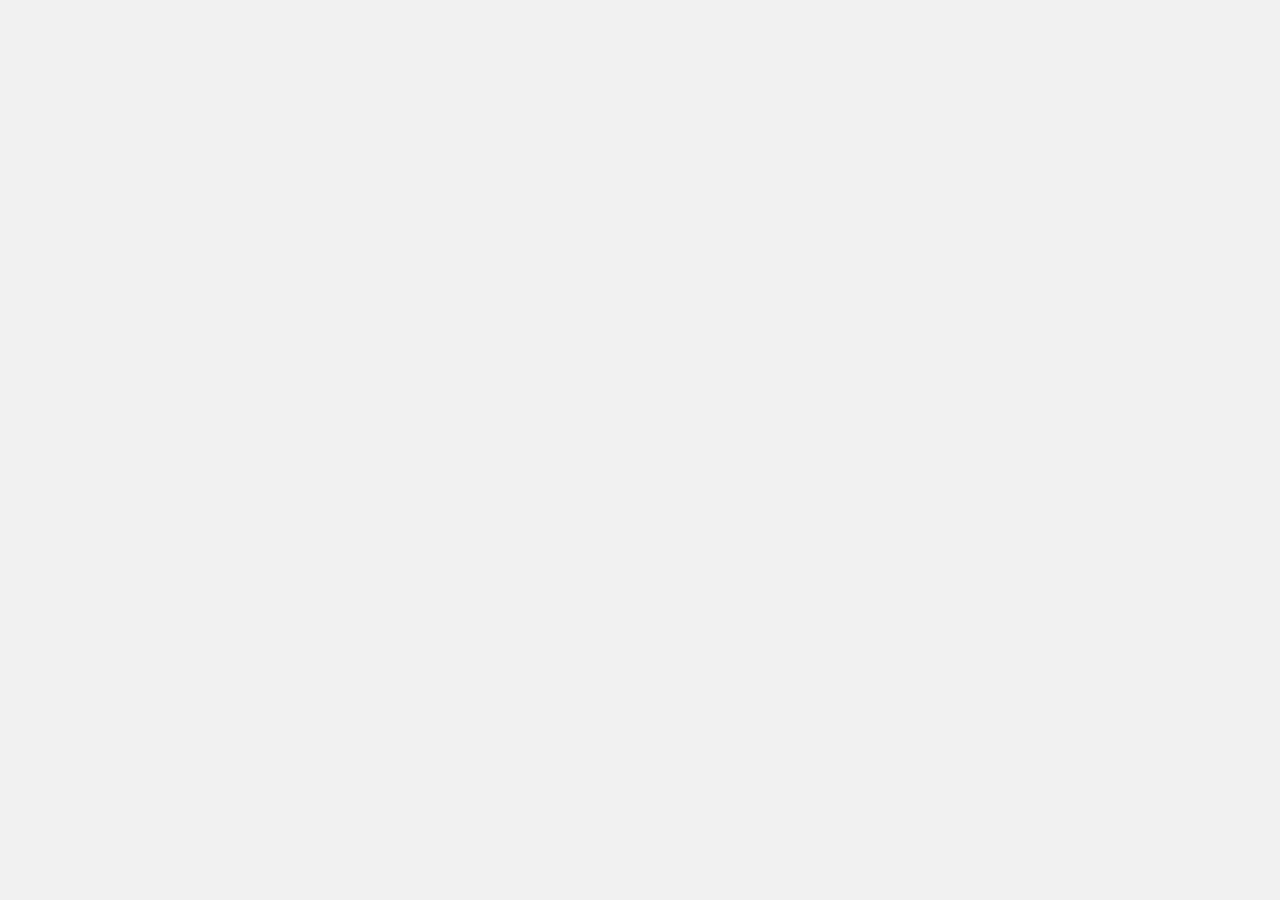
==== alura-store/index.html @ 4a4b9dc8 "Arquivos iniciais do projeto alura Store" ====
<!DOCTYPE html>
<html lang="en">
<head>
    <meta charset="UTF-8">
    <meta name="viewport" content="width=device-width, initial-scale=1.0">
    <meta http-equiv="X-UA-Compatible" content="ie=edge">
    <title>Alura Store | Baixe nossos aplicativos e jogos</title>
    <link href="./assets/css/normalize.css" rel="stylesheet">
    <link href="./assets/css/reset.css" rel="stylesheet">
    <link href="./assets/css/style.css" rel="stylesheet">
</head>
<body class="app">
    <header class="cabecalho"></header>
    <main class="conteudo"></main>
    <footer class="rodape"></footer>
    <script src="./assets/js/fontawesome.all.min.js"></script>
</body>
</html>
---- alura-store/assets/css/style.css ----
.app {
    background: #f1f1f1;
    display: grid;  
    font-family: Arial, Helvetica, sans-serif;
}

.cabecalho {
}
 
.conteudo {
}

.rodape {
}
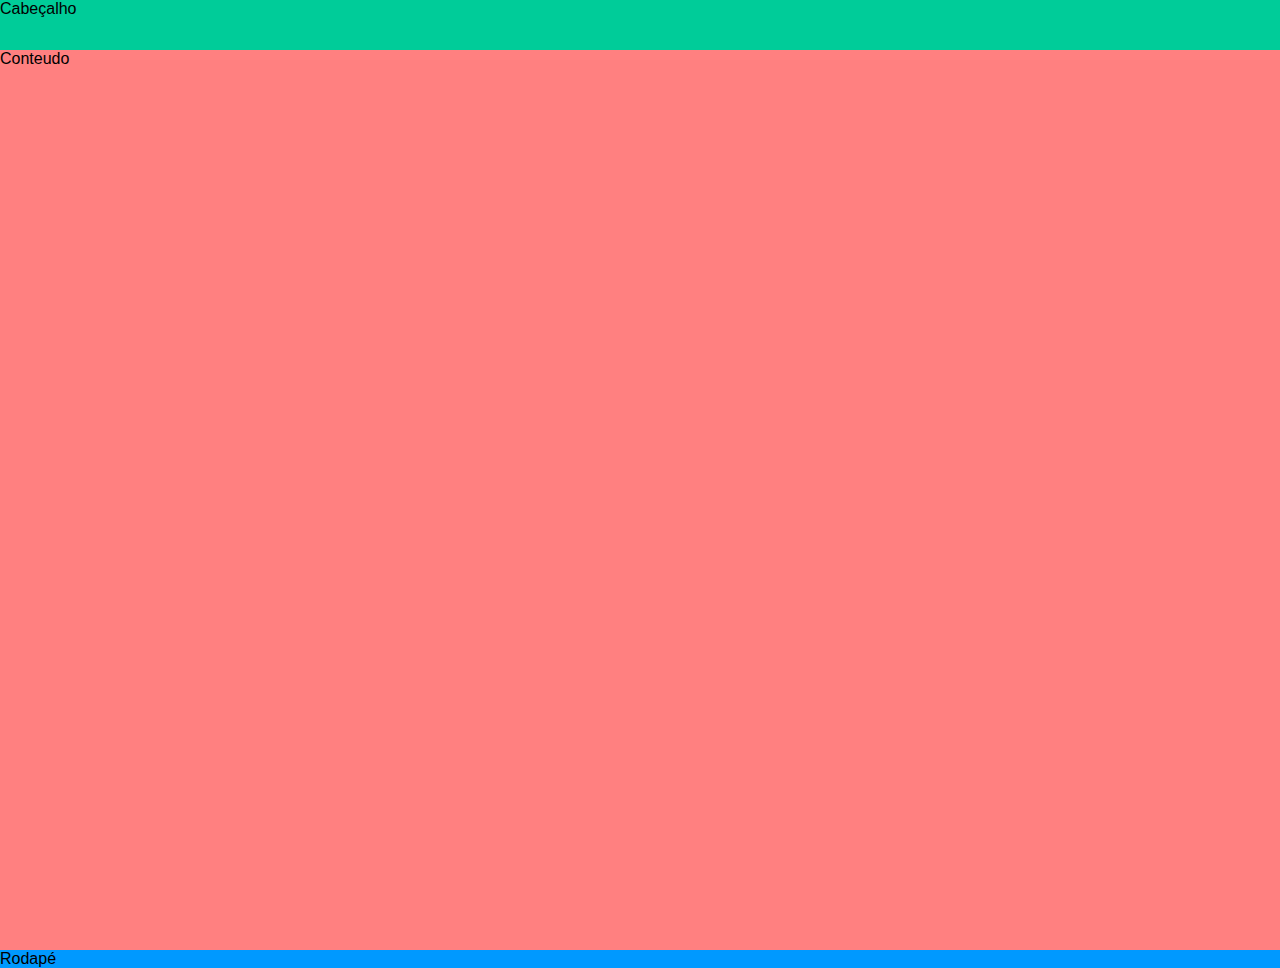
==== commit 67ef6959: "Definindo grid area" ====
--- a/alura-store/index.html
+++ b/alura-store/index.html
@@ -1,18 +1,21 @@
 <!DOCTYPE html>
 <html lang="en">
+
 <head>
-    <meta charset="UTF-8">
-    <meta name="viewport" content="width=device-width, initial-scale=1.0">
-    <meta http-equiv="X-UA-Compatible" content="ie=edge">
-    <title>Alura Store | Baixe nossos aplicativos e jogos</title>
-    <link href="./assets/css/normalize.css" rel="stylesheet">
-    <link href="./assets/css/reset.css" rel="stylesheet">
-    <link href="./assets/css/style.css" rel="stylesheet">
+  <meta charset="UTF-8">
+  <meta name="viewport" content="width=device-width, initial-scale=1.0">
+  <meta http-equiv="X-UA-Compatible" content="ie=edge">
+  <title>Alura Store | Baixe nossos aplicativos e jogos</title>
+  <link href="./assets/css/normalize.css" rel="stylesheet">
+  <link href="./assets/css/reset.css" rel="stylesheet">
+  <link href="./assets/css/style.css" rel="stylesheet">
 </head>
+
 <body class="app">
-    <header class="cabecalho"></header>
-    <main class="conteudo"></main>
-    <footer class="rodape"></footer>
-    <script src="./assets/js/fontawesome.all.min.js"></script>
+  <header class="cabecalho">Cabeçalho</header>
+  <main class="conteudo">Conteudo</main>
+  <footer class="rodape">Rodapé</footer>
+  <script src="./assets/js/fontawesome.all.min.js"></script>
 </body>
+
 </html>--- a/alura-store/assets/css/style.css
+++ b/alura-store/assets/css/style.css
@@ -2,13 +2,27 @@
     background: #f1f1f1;
     display: grid;  
     font-family: Arial, Helvetica, sans-serif;
+
+    grid-template-areas:
+        "cabecalho"
+        "conteudo"
+        "rodape";
+
+    grid-template-columns: auto;
+    grid-template-rows: 50px 100vh auto;
 }
 
 .cabecalho {
+    background: #00cc99;
+    grid-area: cabecalho;
 }
  
 .conteudo {
+    background: #ff8080;
+    grid-area: conteudo;
 }
 
 .rodape {
+    background: #0099ff;
+    grid-area: rodape;
 }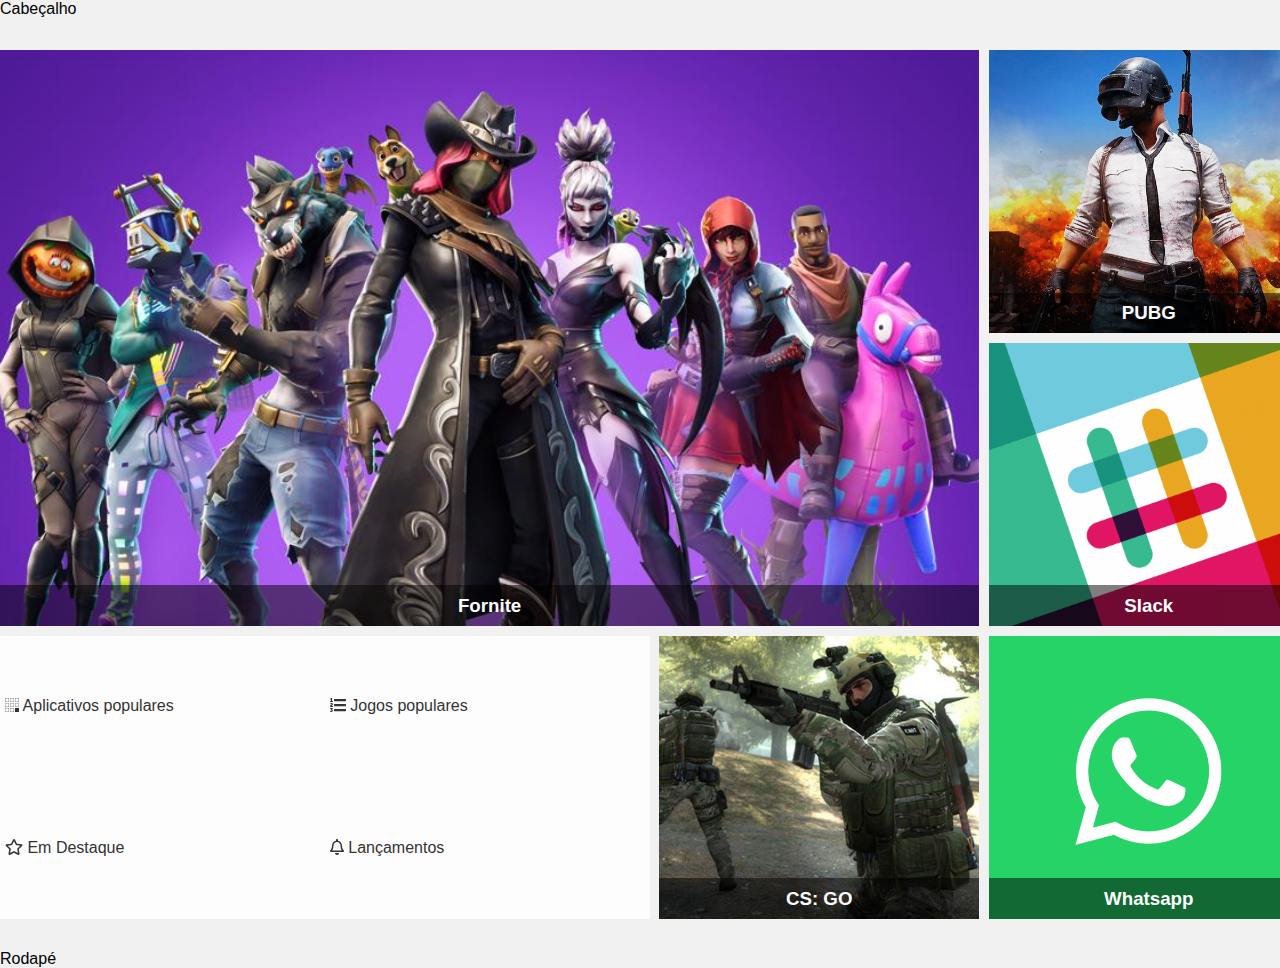
==== commit 86756896: "Ordenando Grids Column e Rows" ====
--- a/alura-store/index.html
+++ b/alura-store/index.html
@@ -9,13 +9,61 @@
   <link href="./assets/css/normalize.css" rel="stylesheet">
   <link href="./assets/css/reset.css" rel="stylesheet">
   <link href="./assets/css/style.css" rel="stylesheet">
+  <link href="./assets/css/destaques.css" rel="stylesheet">
 </head>
 
 <body class="app">
   <header class="cabecalho">Cabeçalho</header>
-  <main class="conteudo">Conteudo</main>
+  <main class="conteudo">
+    <section class="destaques">
+      <div class="destaques__principal caixa">
+          <h3 class="destaques__titulo">Fornite</h3>
+      </div>
+      <div class="destaques__secundario caixa">
+          <h3 class="destaques__titulo">PUBG</h3>
+      </div>
+      <div class="destaques__secundario caixa">
+          <h3 class="destaques__titulo">Slack</h3>
+      </div>
+      <div class="destaques__secundario caixa">
+          <h3 class="destaques__titulo">Whatsapp</h3>
+      </div>
+      <div class="destaques__secundario caixa">
+          <h3 class="destaques__titulo">CS: GO</h3>
+      </div>
+      <div class="destaques__categorias">
+          <ul class="destaques__categorias___lista">
+              <li class="destaques__categorias___item">
+                  <a class="destaques__categorias___link" href="#">
+                      <i class="destaques__categorias___icone fab fa-buromobelexperte"></i>
+                      Aplicativos populares
+                  </a>
+              </li>
+              <li class="destaques__categorias___item">
+                  <a class="destaques__categorias___link" href="#">
+                      <i class="fas fa-list-ol"></i>
+                      Jogos populares
+                  </a>
+              </li>
+              <li class="destaques__categorias___item">
+                  <a class="destaques__categorias___link" href="#">
+                      <i class="far fa-star"></i>
+                      Em Destaque
+                  </a>
+              </li>
+              <li class="destaques__categorias___item">
+                  <a class="destaques__categorias___link" href="#">
+                      <i class="far fa-bell"></i>
+                      Lançamentos
+                  </a>
+              </li>
+          </ul>
+      </div>
+  </section>
+  </main>
   <footer class="rodape">Rodapé</footer>
   <script src="./assets/js/fontawesome.all.min.js"></script>
+  
 </body>
 
 </html>--- a/alura-store/assets/css/style.css
+++ b/alura-store/assets/css/style.css
@@ -13,16 +13,13 @@
 }
 
 .cabecalho {
-    background: #00cc99;
     grid-area: cabecalho;
 }
  
 .conteudo {
-    background: #ff8080;
     grid-area: conteudo;
 }
 
 .rodape {
-    background: #0099ff;
     grid-area: rodape;
 }--- a/alura-store/assets/css/destaques.css
+++ b/alura-store/assets/css/destaques.css
@@ -0,0 +1,83 @@
+.caixa {
+    align-items: flex-end;
+    display: flex;
+    justify-content: center;
+}
+
+
+.destaques {
+    display: grid;
+    grid-gap: .6rem;
+    grid-template-columns: 25% 25% 25% 25%;
+    grid-template-rows: 33.33% 33.33% 33.33%;
+
+    height: calc(100vh - 50px);
+}
+
+.destaques__titulo{
+    background: rgba(0, 0, 0, .5);
+    padding: .6rem;
+    color: #fdfdfd;
+    text-align: center;
+    width: 100%;
+}
+
+.destaques__principal {
+    background: url('../img/fortnite.jpg') center / cover no-repeat;
+
+    grid-column: 1 / 4;
+    grid-row: 1 / 3;
+}
+
+.destaques__secundario:nth-child(2) {
+    background: url('../img/pubg.jpg') center / cover no-repeat;
+
+    grid-column: 4 / 4;
+    grid-row: 1 / 1;
+}
+
+.destaques__secundario:nth-child(3) {
+    background: url('../img/slack.png') center / cover no-repeat;
+
+    grid-column: 4 / 4;
+    grid-row: 2 / 2;
+}
+
+.destaques__secundario:nth-child(4) {
+    background: url('../img/whatsapp.png') center / cover no-repeat;
+
+    grid-column: 4 / 4;
+    grid-row: 3 / 3;
+}
+
+.destaques__secundario:nth-child(5) {
+    background: url('../img/cs-go.jpg') center / cover no-repeat;
+
+    grid-column: 3 / 3;
+    grid-row: 3 / 3;
+}
+
+.destaques__categorias {
+    grid-column: 1 / 3;
+    grid-row: 3 / 3;
+}
+
+.destaques__categorias___lista {
+    display: flex;
+    flex-wrap: wrap;
+    height: 100%;
+    justify-content: space-between;
+}
+
+.destaques__categorias___item {
+    align-items: center;
+    background: #fdfdfd;
+    border: 5px solid transparent;
+    display: flex;
+    color: #333333;
+    width: 50%;
+}
+
+.destaques__categorias___link{
+    color: inherit;
+}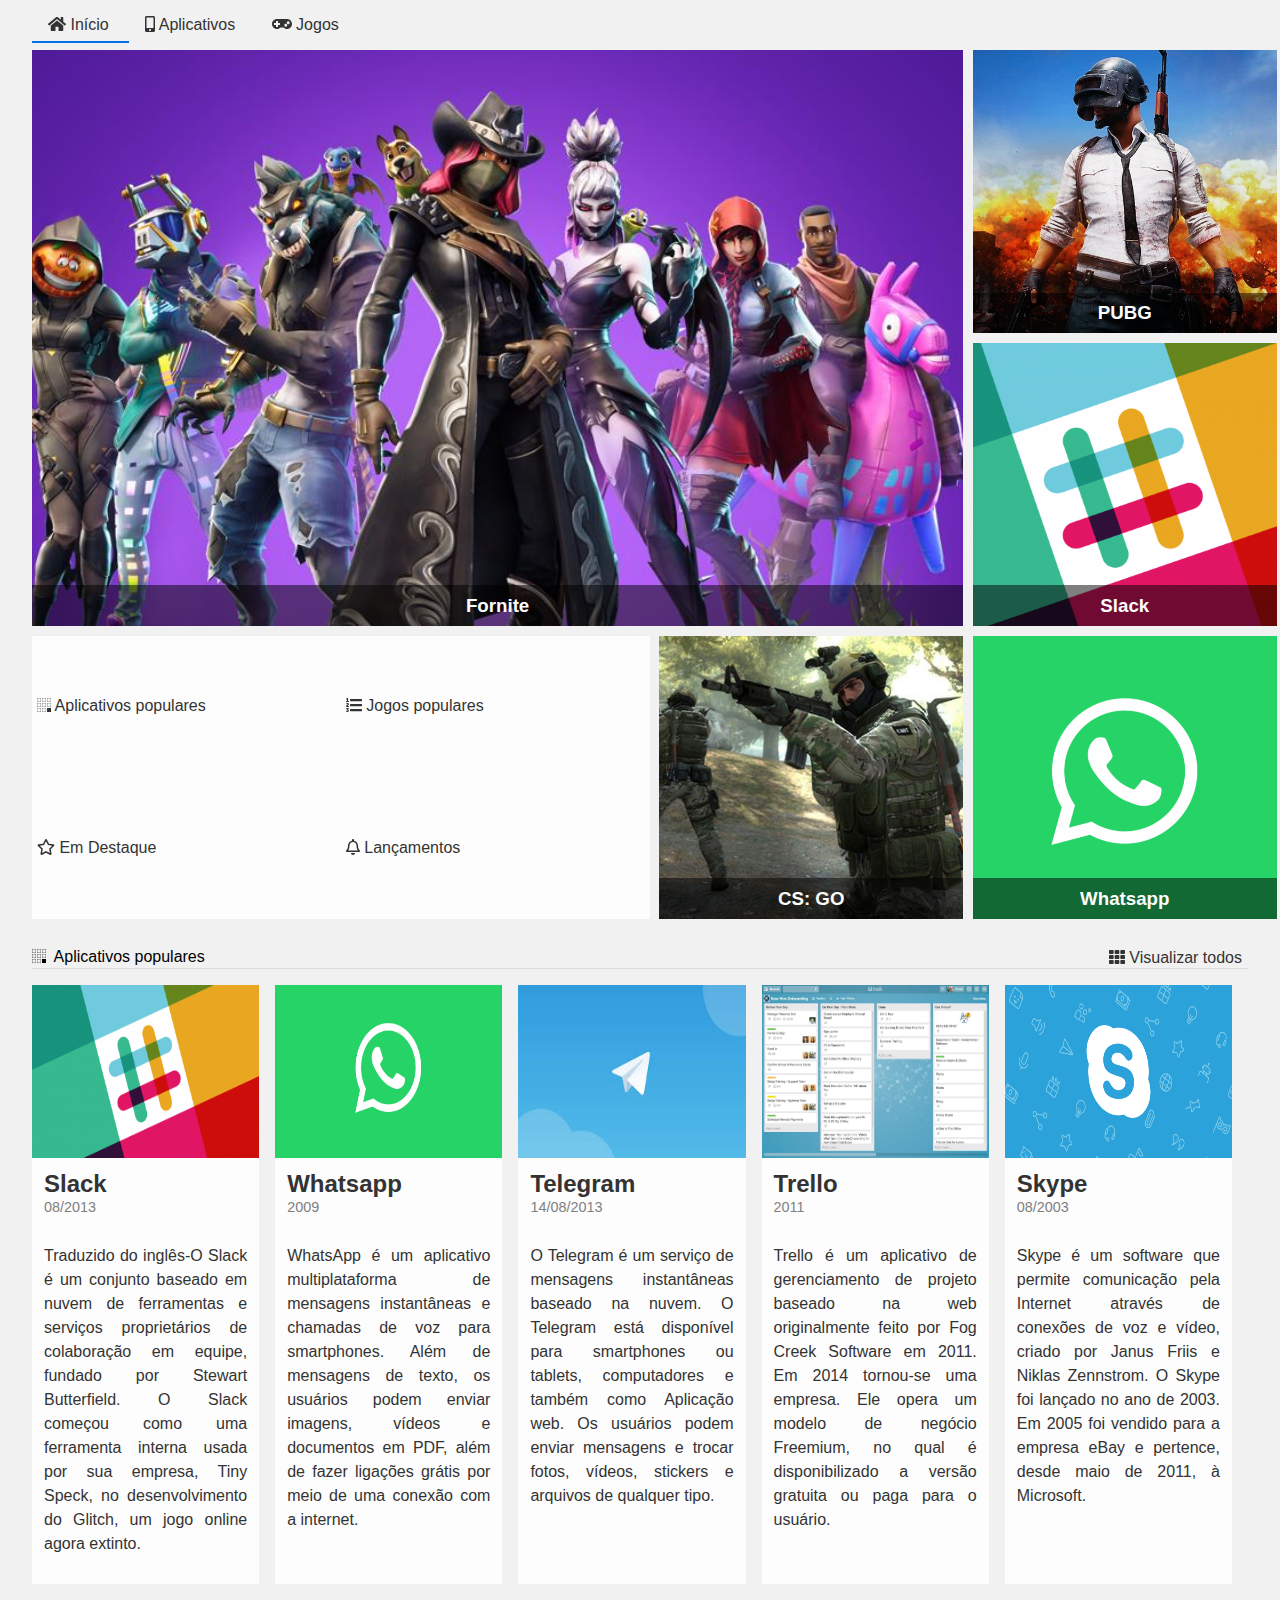
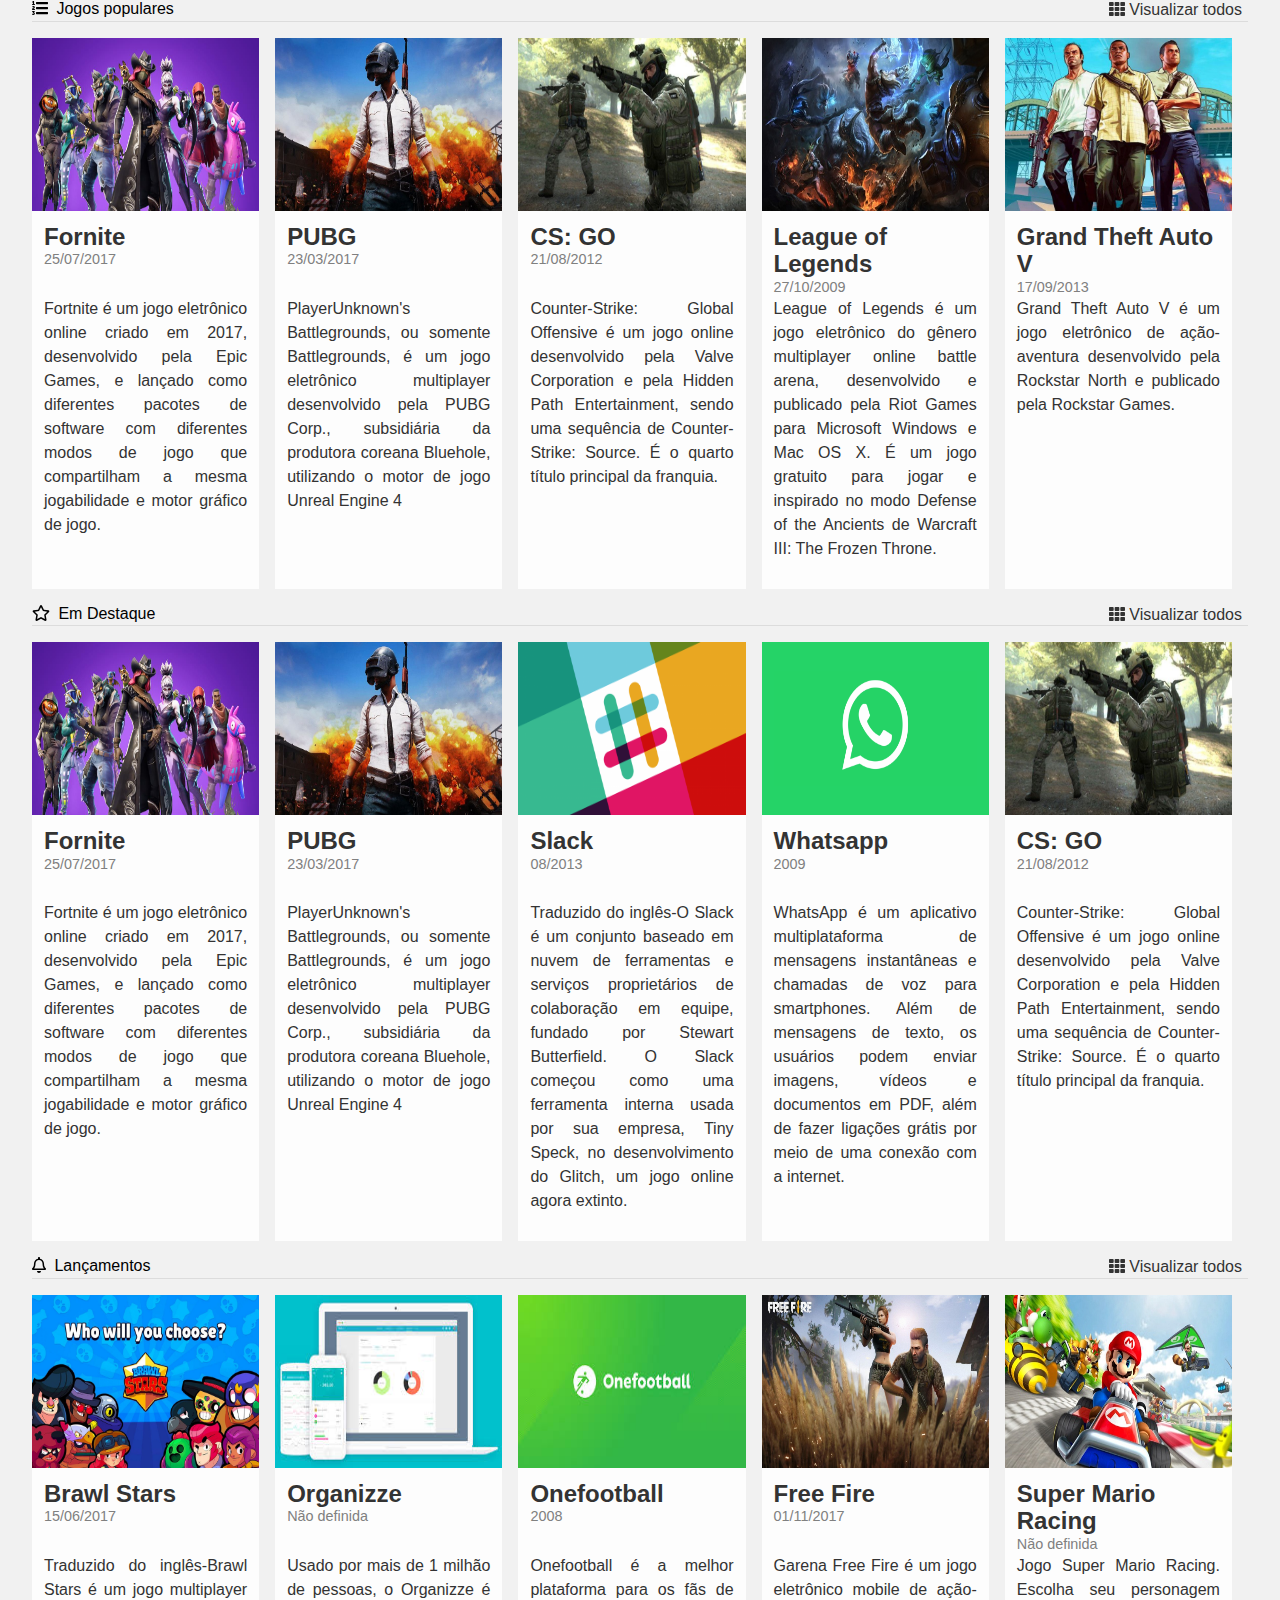
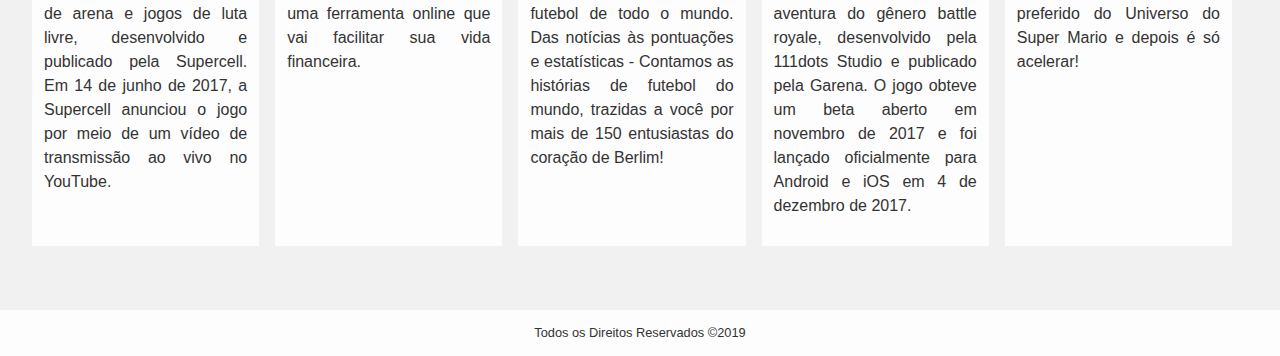
==== commit 453cb549: "Finalização de Grid e Rodapé" ====
--- a/alura-store/index.html
+++ b/alura-store/index.html
@@ -10,60 +10,420 @@
   <link href="./assets/css/reset.css" rel="stylesheet">
   <link href="./assets/css/style.css" rel="stylesheet">
   <link href="./assets/css/destaques.css" rel="stylesheet">
+  <link href="./assets/css/populares.css" rel="stylesheet">
+  <link href="./assets/css/menu.css" rel="stylesheet">
+
 </head>
 
 <body class="app">
-  <header class="cabecalho">Cabeçalho</header>
+  <header class="cabecalho">
+    <nav class="menu">
+      <ul class="menu__lista">
+          <li class="menu__item">
+              <a class="menu__link ativo" href="#">
+                  <i class="fas fa-home"></i>
+                  Início
+              </a>
+              <a class="menu__link" href="#">
+                  <i class="fas fa-mobile-alt"></i>
+                  Aplicativos</a>
+              <a class="menu__link" href="#">
+                  <i class="fas fa-gamepad"></i>
+                  Jogos
+              </a>
+          </li>
+      </ul>
+  </nav>
+  </header>
   <main class="conteudo">
     <section class="destaques">
       <div class="destaques__principal caixa">
-          <h3 class="destaques__titulo">Fornite</h3>
+        <h3 class="destaques__titulo">Fornite</h3>
       </div>
       <div class="destaques__secundario caixa">
-          <h3 class="destaques__titulo">PUBG</h3>
+        <h3 class="destaques__titulo">PUBG</h3>
       </div>
       <div class="destaques__secundario caixa">
-          <h3 class="destaques__titulo">Slack</h3>
+        <h3 class="destaques__titulo">Slack</h3>
       </div>
       <div class="destaques__secundario caixa">
-          <h3 class="destaques__titulo">Whatsapp</h3>
+        <h3 class="destaques__titulo">Whatsapp</h3>
       </div>
       <div class="destaques__secundario caixa">
-          <h3 class="destaques__titulo">CS: GO</h3>
+        <h3 class="destaques__titulo">CS: GO</h3>
       </div>
       <div class="destaques__categorias">
-          <ul class="destaques__categorias___lista">
-              <li class="destaques__categorias___item">
-                  <a class="destaques__categorias___link" href="#">
-                      <i class="destaques__categorias___icone fab fa-buromobelexperte"></i>
-                      Aplicativos populares
-                  </a>
-              </li>
-              <li class="destaques__categorias___item">
-                  <a class="destaques__categorias___link" href="#">
-                      <i class="fas fa-list-ol"></i>
-                      Jogos populares
-                  </a>
-              </li>
-              <li class="destaques__categorias___item">
-                  <a class="destaques__categorias___link" href="#">
-                      <i class="far fa-star"></i>
-                      Em Destaque
-                  </a>
-              </li>
-              <li class="destaques__categorias___item">
-                  <a class="destaques__categorias___link" href="#">
-                      <i class="far fa-bell"></i>
-                      Lançamentos
-                  </a>
-              </li>
-          </ul>
-      </div>
-  </section>
+        <ul class="destaques__categorias___lista">
+          <li class="destaques__categorias___item">
+            <a class="destaques__categorias___link" href="#">
+              <i class="destaques__categorias___icone fab fa-buromobelexperte"></i>
+              Aplicativos populares
+            </a>
+          </li>
+          <li class="destaques__categorias___item">
+            <a class="destaques__categorias___link" href="#">
+              <i class="fas fa-list-ol"></i>
+              Jogos populares
+            </a>
+          </li>
+          <li class="destaques__categorias___item">
+            <a class="destaques__categorias___link" href="#">
+              <i class="far fa-star"></i>
+              Em Destaque
+            </a>
+          </li>
+          <li class="destaques__categorias___item">
+            <a class="destaques__categorias___link" href="#">
+              <i class="far fa-bell"></i>
+              Lançamentos
+            </a>
+          </li>
+        </ul>
+      </div>
+    </section>
+    <section class="populares">
+      <div class="populares__itens">
+        <div class="populares__info">
+          <div class="populares__cabecalho">
+            <h4 class="populares__titulo">
+              <i class="populares__icone fab fa-buromobelexperte"></i>
+              Aplicativos populares
+            </h4>
+            <button class="populares__botao">
+              <i class="fas fa-th"></i>
+              Visualizar todos
+            </button>
+          </div>
+        </div>
+        <div class="populares__conteudo">
+          <div class="populares__card">
+            <img class="populares__card___imagem" src="./assets/img/slack.png">
+            <div class="populares__card___corpo">
+              <div class="populares__card___cabecalho">
+                <h5 class="populares__card___titulo">Slack</h5>
+                <time class="populares__card___data" datetime="2013-08-01">08/2013</time>
+              </div>
+              <div class="populares__card___descricao">
+                Traduzido do inglês-O Slack é um conjunto baseado em nuvem de ferramentas e serviços proprietários de
+                colaboração em equipe, fundado por Stewart Butterfield. O Slack começou como uma ferramenta interna
+                usada por sua empresa, Tiny Speck, no desenvolvimento do Glitch, um jogo online agora extinto.
+              </div>
+            </div>
+          </div>
+          <div class="populares__card">
+            <img class="populares__card___imagem" src="./assets/img/whatsapp.png">
+            <div class="populares__card___corpo">
+              <div class="populares__card___cabecalho">
+                <h5 class="populares__card___titulo">Whatsapp</h5>
+                <time class="populares__card___data" datetime="20090-01-01">2009</time>
+              </div>
+              <div class="populares__card___descricao">
+                WhatsApp é um aplicativo multiplataforma de mensagens instantâneas e chamadas de voz para smartphones.
+                Além de mensagens de texto, os usuários podem enviar imagens, vídeos e documentos em PDF, além de fazer
+                ligações grátis por meio de uma conexão com a internet.
+              </div>
+            </div>
+          </div>
+          <div class="populares__card">
+            <img class="populares__card___imagem" src="./assets/img/telegram.jpeg">
+            <div class="populares__card___corpo">
+              <div class="populares__card___cabecalho">
+                <h5 class="populares__card___titulo">Telegram</h5>
+                <time class="populares__card___data" datetime="2013-08-14">14/08/2013</time>
+              </div>
+              <div class="populares__card___descricao">
+                O Telegram é um serviço de mensagens instantâneas baseado na nuvem. O Telegram está disponível para
+                smartphones ou tablets, computadores e também como Aplicação web. Os usuários podem enviar mensagens e
+                trocar fotos, vídeos, stickers e arquivos de qualquer tipo.
+              </div>
+            </div>
+          </div>
+          <div class="populares__card">
+            <img class="populares__card___imagem" src="./assets/img/trello.jpg">
+            <div class="populares__card___corpo">
+              <div class="populares__card___cabecalho">
+                <h5 class="populares__card___titulo">Trello</h5>
+                <time class="populares__card___data" datetime="2011-01-01">2011</time>
+              </div>
+              <div class="populares__card___descricao">
+                Trello é um aplicativo de gerenciamento de projeto baseado na web originalmente feito por Fog Creek
+                Software em 2011. Em 2014 tornou-se uma empresa. Ele opera um modelo de negócio Freemium, no qual é
+                disponibilizado a versão gratuita ou paga para o usuário.
+              </div>
+            </div>
+          </div>
+          <div class="populares__card">
+            <img class="populares__card___imagem" src="./assets/img/skype.png">
+            <div class="populares__card___corpo">
+              <div class="populares__card___cabecalho">
+                <h5 class="populares__card___titulo">Skype</h5>
+                <time class="populares__card___data" datetime="2003-08-01">08/2003</time>
+              </div>
+              <div class="populares__card___descricao">
+                Skype é um software que permite comunicação pela Internet através de conexões de voz e vídeo, criado por
+                Janus Friis e Niklas Zennstrom. O Skype foi lançado no ano de 2003. Em 2005 foi vendido para a empresa
+                eBay e pertence, desde maio de 2011, à Microsoft.
+              </div>
+            </div>
+          </div>
+        </div>
+      </div>
+      <div class="populares__itens">
+        <div class="populares__info">
+          <div class="populares__cabecalho">
+            <h4 class="populares__titulo">
+              <i class="populares__icone fas fa-list-ol"></i>
+              Jogos populares
+            </h4>
+            <button class="populares__botao">
+              <i class="fas fa-th"></i>
+              Visualizar todos
+            </button>
+          </div>
+        </div>
+        <div class="populares__conteudo">
+          <div class="populares__card">
+            <img class="populares__card___imagem" src="./assets/img/fortnite.jpg">
+            <div class="populares__card___corpo">
+              <div class="populares__card___cabecalho">
+                <h5 class="populares__card___titulo">Fornite</h5>
+                <time class="populares__card___data" datetime="2017-07-25">25/07/2017</time>
+              </div>
+              <div class="populares__card___descricao">
+                Fortnite é um jogo eletrônico online criado em 2017, desenvolvido pela Epic Games, e lançado como
+                diferentes pacotes de software com diferentes modos de jogo que compartilham a mesma jogabilidade e
+                motor gráfico de jogo.
+              </div>
+            </div>
+          </div>
+          <div class="populares__card">
+            <img class="populares__card___imagem" src="./assets/img/pubg.jpg">
+            <div class="populares__card___corpo">
+              <div class="populares__card___cabecalho">
+                <h5 class="populares__card___titulo">PUBG</h5>
+                <time class="populares__card___data" datetime="2017-03-23">23/03/2017</time>
+              </div>
+              <div class="populares__card___descricao">
+                PlayerUnknown's Battlegrounds, ou somente Battlegrounds, é um jogo eletrônico multiplayer desenvolvido
+                pela PUBG Corp., subsidiária da produtora coreana Bluehole, utilizando o motor de jogo Unreal Engine 4
+              </div>
+            </div>
+          </div>
+          <div class="populares__card">
+            <img class="populares__card___imagem" src="./assets/img/cs-go.jpg">
+            <div class="populares__card___corpo">
+              <div class="populares__card___cabecalho">
+                <h5 class="populares__card___titulo">CS: GO</h5>
+                <time class="populares__card___data" datetime="2012-08-21">21/08/2012</time>
+              </div>
+              <div class="populares__card___descricao">
+                Counter-Strike: Global Offensive é um jogo online desenvolvido pela Valve Corporation e pela Hidden Path
+                Entertainment, sendo uma sequência de Counter-Strike: Source. É o quarto título principal da franquia.
+              </div>
+            </div>
+          </div>
+          <div class="populares__card">
+            <img class="populares__card___imagem" src="./assets/img/lol.jpg">
+            <div class="populares__card___corpo">
+              <div class="populares__card___cabecalho">
+                <h5 class="populares__card___titulo">League of Legends</h5>
+                <time class="populares__card___data" datetime="2009-10-27">27/10/2009</time>
+              </div>
+              <div class="populares__card___descricao">
+                League of Legends é um jogo eletrônico do gênero multiplayer online battle arena, desenvolvido e
+                publicado pela Riot Games para Microsoft Windows e Mac OS X. É um jogo gratuito para jogar e inspirado
+                no modo Defense of the Ancients de Warcraft III: The Frozen Throne.
+              </div>
+            </div>
+          </div>
+          <div class="populares__card">
+            <img class="populares__card___imagem" src="./assets/img/gta-v.jpg">
+            <div class="populares__card___corpo">
+              <div class="populares__card___cabecalho">
+                <h5 class="populares__card___titulo">Grand Theft Auto V</h5>
+                <time class="populares__card___data" datetime="2013-09-17">17/09/2013</time>
+              </div>
+              <div class="populares__card___descricao">
+                Grand Theft Auto V é um jogo eletrônico de ação-aventura desenvolvido pela Rockstar North e publicado
+                pela Rockstar Games.
+              </div>
+            </div>
+          </div>
+        </div>
+      </div>
+      <div class="populares__itens">
+        <div class="populares__info">
+          <div class="populares__cabecalho">
+            <h4 class="populares__titulo">
+              <i class="populares__icone far fa-star"></i>
+              Em Destaque
+            </h4>
+            <button class="populares__botao">
+              <i class="fas fa-th"></i>
+              Visualizar todos
+            </button>
+          </div>
+        </div>
+        <div class="populares__conteudo">
+          <div class="populares__card">
+            <img class="populares__card___imagem" src="./assets/img/fortnite.jpg">
+            <div class="populares__card___corpo">
+              <div class="populares__card___cabecalho">
+                <h5 class="populares__card___titulo">Fornite</h5>
+                <time class="populares__card___data" datetime="2017-07-25">25/07/2017</time>
+              </div>
+              <div class="populares__card___descricao">
+                Fortnite é um jogo eletrônico online criado em 2017, desenvolvido pela Epic Games, e lançado como
+                diferentes pacotes de software com diferentes modos de jogo que compartilham a mesma jogabilidade e
+                motor gráfico de jogo.
+              </div>
+            </div>
+          </div>
+          <div class="populares__card">
+            <img class="populares__card___imagem" src="./assets/img/pubg.jpg">
+            <div class="populares__card___corpo">
+              <div class="populares__card___cabecalho">
+                <h5 class="populares__card___titulo">PUBG</h5>
+                <time class="populares__card___data" datetime="2017-03-23">23/03/2017</time>
+              </div>
+              <div class="populares__card___descricao">
+                PlayerUnknown's Battlegrounds, ou somente Battlegrounds, é um jogo eletrônico multiplayer desenvolvido
+                pela PUBG Corp., subsidiária da produtora coreana Bluehole, utilizando o motor de jogo Unreal Engine 4
+              </div>
+            </div>
+          </div>
+          <div class="populares__card">
+            <img class="populares__card___imagem" src="./assets/img/slack.png">
+            <div class="populares__card___corpo">
+              <div class="populares__card___cabecalho">
+                <h5 class="populares__card___titulo">Slack</h5>
+                <time class="populares__card___data" datetime="2013-08-01">08/2013</time>
+              </div>
+              <div class="populares__card___descricao">
+                Traduzido do inglês-O Slack é um conjunto baseado em nuvem de ferramentas e serviços proprietários de
+                colaboração em equipe, fundado por Stewart Butterfield. O Slack começou como uma ferramenta interna
+                usada por sua empresa, Tiny Speck, no desenvolvimento do Glitch, um jogo online agora extinto.
+              </div>
+            </div>
+          </div>
+          <div class="populares__card">
+            <img class="populares__card___imagem" src="./assets/img/whatsapp.png">
+            <div class="populares__card___corpo">
+              <div class="populares__card___cabecalho">
+                <h5 class="populares__card___titulo">Whatsapp</h5>
+                <time class="populares__card___data" datetime="20090-01-01">2009</time>
+              </div>
+              <div class="populares__card___descricao">
+                WhatsApp é um aplicativo multiplataforma de mensagens instantâneas e chamadas de voz para smartphones.
+                Além de mensagens de texto, os usuários podem enviar imagens, vídeos e documentos em PDF, além de fazer
+                ligações grátis por meio de uma conexão com a internet.
+              </div>
+            </div>
+          </div>
+          <div class="populares__card">
+            <img class="populares__card___imagem" src="./assets/img/cs-go.jpg">
+            <div class="populares__card___corpo">
+              <div class="populares__card___cabecalho">
+                <h5 class="populares__card___titulo">CS: GO</h5>
+                <time class="populares__card___data" datetime="2012-08-21">21/08/2012</time>
+              </div>
+              <div class="populares__card___descricao">
+                Counter-Strike: Global Offensive é um jogo online desenvolvido pela Valve Corporation e pela Hidden Path
+                Entertainment, sendo uma sequência de Counter-Strike: Source. É o quarto título principal da franquia.
+              </div>
+            </div>
+          </div>
+        </div>
+      </div>
+      <div class="populares__itens">
+        <div class="populares__info">
+          <div class="populares__cabecalho">
+            <h4 class="populares__titulo">
+              <i class="populares__icone far fa-bell"></i>
+              Lançamentos
+            </h4>
+            <button class="populares__botao">
+              <i class="fas fa-th"></i>
+              Visualizar todos
+            </button>
+          </div>
+        </div>
+        <div class="populares__conteudo">
+          <div class="populares__card">
+            <img class="populares__card___imagem" src="./assets/img/brawl-stars.jpg">
+            <div class="populares__card___corpo">
+              <div class="populares__card___cabecalho">
+                <h5 class="populares__card___titulo">Brawl Stars</h5>
+                <time class="populares__card___data" datetime="2017-06-15">15/06/2017</time>
+              </div>
+              <div class="populares__card___descricao">
+                Traduzido do inglês-Brawl Stars é um jogo multiplayer de arena e jogos de luta livre, desenvolvido e
+                publicado pela Supercell. Em 14 de junho de 2017, a Supercell anunciou o jogo por meio de um vídeo de
+                transmissão ao vivo no YouTube.
+              </div>
+            </div>
+          </div>
+          <div class="populares__card">
+            <img class="populares__card___imagem" src="./assets/img/organizze.jpeg">
+            <div class="populares__card___corpo">
+              <div class="populares__card___cabecalho">
+                <h5 class="populares__card___titulo">Organizze</h5>
+                <time class="populares__card___data" datetime="">Não definida</time>
+              </div>
+              <div class="populares__card___descricao">
+                Usado por mais de 1 milhão de pessoas, o Organizze é uma ferramenta online que vai facilitar sua vida
+                financeira.
+              </div>
+            </div>
+          </div>
+          <div class="populares__card">
+            <img class="populares__card___imagem" src="./assets/img/onefotball.jpeg">
+            <div class="populares__card___corpo">
+              <div class="populares__card___cabecalho">
+                <h5 class="populares__card___titulo">Onefootball</h5>
+                <time class="populares__card___data" datetime="2008-01-01">2008</time>
+              </div>
+              <div class="populares__card___descricao">
+                Onefootball é a melhor plataforma para os fãs de futebol de todo o mundo. Das notícias às pontuações e
+                estatísticas - Contamos as histórias de futebol do mundo, trazidas a você por mais de 150 entusiastas do
+                coração de Berlim!
+              </div>
+            </div>
+          </div>
+          <div class="populares__card">
+            <img class="populares__card___imagem" src="./assets/img/free-fire.jpg">
+            <div class="populares__card___corpo">
+              <div class="populares__card___cabecalho">
+                <h5 class="populares__card___titulo">Free Fire</h5>
+                <time class="populares__card___data" datetime="2017-11-01">01/11/2017</time>
+              </div>
+              <div class="populares__card___descricao">
+                Garena Free Fire é um jogo eletrônico mobile de ação-aventura do gênero battle royale, desenvolvido pela
+                111dots Studio e publicado pela Garena. O jogo obteve um beta aberto em novembro de 2017 e foi lançado
+                oficialmente para Android e iOS em 4 de dezembro de 2017.
+              </div>
+            </div>
+          </div>
+          <div class="populares__card">
+            <img class="populares__card___imagem" src="./assets/img/mario-kart.jpg">
+            <div class="populares__card___corpo">
+              <div class="populares__card___cabecalho">
+                <h5 class="populares__card___titulo">Super Mario Racing</h5>
+                <time class="populares__card___data" datetime="">Não definida</time>
+              </div>
+              <div class="populares__card___descricao">
+                Jogo Super Mario Racing. Escolha seu personagem preferido do Universo do Super Mario e depois é só
+                acelerar!
+              </div>
+            </div>
+          </div>
+        </div>
+      </div>
+    </section>
   </main>
-  <footer class="rodape">Rodapé</footer>
+  <footer class="rodape">Todos os Direitos Reservados &copy;2019</footer>
   <script src="./assets/js/fontawesome.all.min.js"></script>
-  
+
 </body>
 
 </html>--- a/alura-store/assets/css/style.css
+++ b/alura-store/assets/css/style.css
@@ -9,17 +9,26 @@
         "rodape";
 
     grid-template-columns: auto;
-    grid-template-rows: 50px 100vh auto;
+    grid-template-rows: 50px auto auto;
 }
 
 .cabecalho {
+    align-items: center;
+    display: flex;
     grid-area: cabecalho;
+    padding: 0 2rem;
 }
  
 .conteudo {
     grid-area: conteudo;
+    padding: 0 2rem;
 }
 
 .rodape {
+    background: #fdfdfd;
+    color: #333333;
+    font-size: .8rem;
     grid-area: rodape;
+    padding: 1rem;
+    text-align: center;
 }--- a/alura-store/assets/css/populares.css
+++ b/alura-store/assets/css/populares.css
@@ -0,0 +1,83 @@
+.populares {
+    padding: 3rem 0rem;
+}
+
+.populares__conteudo {
+    display: flex;
+    flex-wrap: wrap;
+    padding: 1rem 0;
+}
+
+.populares__card {
+    background: #fdfdfd;
+    display: grid;
+    grid-template-areas: 
+    "card-imagem"
+    "card-corpo";
+    grid-column: 100%;
+    grid-template-rows: 173px auto;
+    margin-right: 1rem;
+    width: calc(20% - 1rem);
+}
+
+.populares__card:last-child {
+    margin-right: 0;
+}
+
+.populares__card___imagem {
+    grid-area: card-imagem;
+    height: 100%;
+    width: 100%;
+}
+
+
+
+.populares__card___corpo {
+    display: grid;
+    grid-row-gap: .5rem;
+    grid-area: card-corpo;
+    grid-area: 
+    "card-titulo"
+    "card-conteudo";
+    grid-template-rows: 50px auto;
+
+    padding: .75rem;
+}
+
+.populares__card___titulo {
+    color: #333333;
+    font-size: 1.5rem;
+}
+
+.populares__card___data {
+    font-size: .9rem;
+    color: #808080;
+}
+
+.populares__card___descricao {
+    color: #333333;
+    line-height: 1.5;
+    margin: 1rem 0;
+    text-align: justify;
+
+}  
+
+.populares__titulo {
+    font-weight: 500;
+}
+
+.populares__icone {
+    margin-right: .25rem;
+}
+
+.populares__cabecalho {
+    border-bottom: 1px solid #dcdcdc;
+    display: flex;
+    justify-content: space-between;
+}
+
+.populares__botao {
+    background: transparent;
+    border: none;
+    color: #333333;
+}--- a/alura-store/assets/css/menu.css
+++ b/alura-store/assets/css/menu.css
@@ -0,0 +1,8 @@
+.menu__link {
+    color: #333333;
+    padding: .5rem 1rem;
+}
+
+.menu__link:hover, .menu__link.ativo {
+    border-bottom: 2px solid #0073e6;
+}